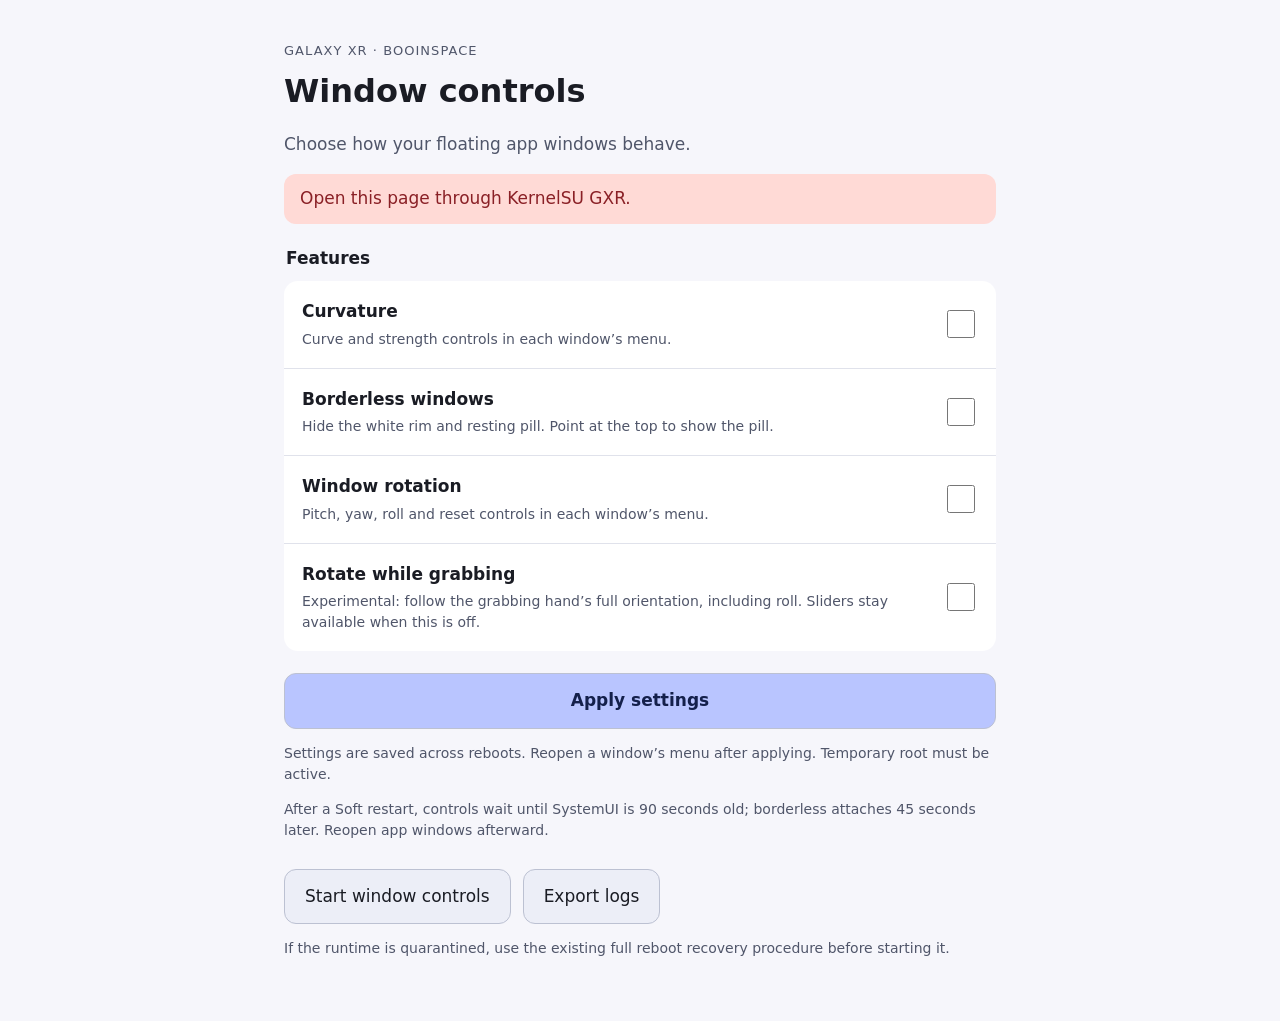
==== modules/window-controls/webroot/index.html @ 3a27dd37 "Add hand rotation and window settings Add opt-in hand-grab pitch, yaw and roll with persistent featu" ====
<!doctype html>
<html lang="en">
<head>
  <meta charset="utf-8">
  <meta name="viewport" content="width=device-width, initial-scale=1">
  <!-- KernelSU GXR delivers root-command callbacks through a javascript: URL. -->
  <meta http-equiv="Content-Security-Policy" content="default-src 'none'; script-src 'self' 'unsafe-inline'; style-src 'self'; base-uri 'none'; form-action 'none'">
  <title>Window controls</title>
  <link rel="stylesheet" href="style.css">
  <script src="settings.js" defer></script>
</head>
<body>
  <main>
    <header><p class="eyebrow">Galaxy XR · booinspace</p><h1>Window controls</h1>
      <p>Choose how your floating app windows behave.</p></header>
    <p id="status" role="status" aria-live="polite">Loading settings…</p>
    <p id="runtime" class="hint" role="status" aria-live="polite"></p>
    <form id="features">
      <fieldset disabled id="switches"><legend>Features</legend>
        <label><span><strong>Curvature</strong><small>Curve and strength controls in each window’s menu.</small></span><input type="checkbox" id="curvature"></label>
        <label><span><strong>Borderless windows</strong><small>Hide the white rim and resting pill. Point at the top to show the pill.</small></span><input type="checkbox" id="borderless"></label>
        <label><span><strong>Window rotation</strong><small>Pitch, yaw, roll and reset controls in each window’s menu.</small></span><input type="checkbox" id="rotation"></label>
        <label><span><strong>Rotate while grabbing</strong><small>Experimental: follow the grabbing hand’s full orientation, including roll. Sliders stay available when this is off.</small></span><input type="checkbox" id="grab"></label>
      </fieldset>
      <button type="submit" id="save" disabled>Apply settings</button>
    </form>
    <p class="hint">Settings are saved across reboots. Reopen a window’s menu after applying. Temporary root must be active.</p>
    <p class="hint">After a Soft restart, controls wait until SystemUI is 90 seconds old; borderless attaches 45 seconds later. Reopen app windows afterward.</p>
    <div class="actions"><button id="start" disabled>Start window controls</button><button id="logs" disabled>Export logs</button></div>
    <p class="hint">If the runtime is quarantined, use the existing full reboot recovery procedure before starting it.</p>
  </main>
</body>
</html>
---- modules/window-controls/webroot/style.css ----
:root { color-scheme: light dark; font: 17px/1.5 system-ui, sans-serif; color: #e8e9f0; background: #101116; }
* { box-sizing: border-box; }
body { margin: 0; }
main { max-width: 760px; margin: auto; padding: 28px 24px 48px; }
header p { color: #b6b9c8; }
h1 { margin: 0; font-size: 32px; }
.eyebrow { font-size: 13px; letter-spacing: .08em; text-transform: uppercase; margin-bottom: 6px; }
#status { min-height: 48px; padding: 12px 16px; border-radius: 12px; background: #222633; }
#status.error { color: #ffb4ab; background: #3f2022; }
fieldset { padding: 0; margin: 22px 0; border: 0; }
legend { font-weight: 600; margin-bottom: 10px; }
label { display: flex; align-items: center; gap: 24px; justify-content: space-between; padding: 18px; background: #1a1c24; border-bottom: 1px solid #343743; }
label:first-of-type { border-radius: 14px 14px 0 0; }
label:last-of-type { border-radius: 0 0 14px 14px; border: 0; }
small { display: block; color: #b6b9c8; font-size: 14px; margin-top: 4px; }
input { flex: 0 0 auto; width: 28px; height: 28px; accent-color: #b9c5ff; }
button { border: 1px solid #596078; border-radius: 12px; padding: 14px 20px; min-height: 52px; font: inherit; color: #e8e9f0; background: #262a37; cursor: pointer; }
#save { background: #b9c5ff; color: #14204b; font-weight: 600; width: 100%; }
button:disabled, fieldset:disabled { opacity: .55; cursor: default; }
:focus-visible { outline: 3px solid #c2ccff; outline-offset: 4px; }
.hint { color: #b6b9c8; font-size: 14px; }
.actions { display: flex; gap: 12px; flex-wrap: wrap; margin-top: 28px; }
@media (prefers-color-scheme: light) {
  :root { background: #f6f6fb; color: #1a1c24; }
  header p, small, .hint { color: #50566a; }
  #status { background: #e5e9f6; }
  label { background: #fff; border-color: #e0e2eb; }
  button { color: #1a1c24; background: #eceef7; border-color: #bcc1d2; }
  #status.error { color: #8a2026; background: #ffdad6; }
}
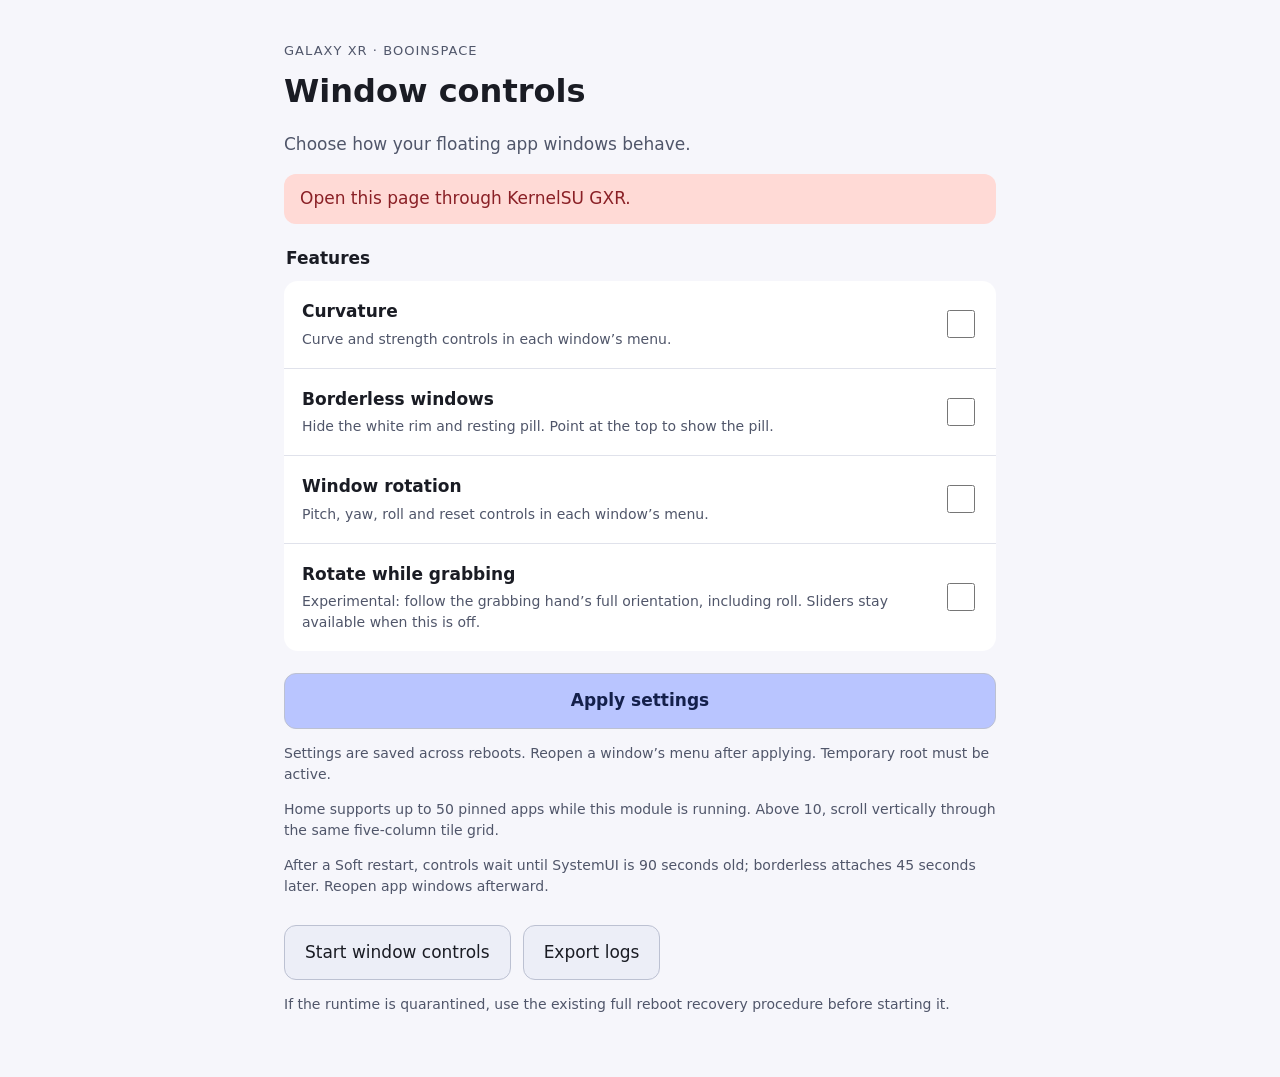
==== commit 61111049: "Allow more Home pins with vertical scrolling Raise the Home pin limit to 50 while preserving the exi" ====
--- a/modules/window-controls/webroot/index.html
+++ b/modules/window-controls/webroot/index.html
@@ -25,6 +25,7 @@
       <button type="submit" id="save" disabled>Apply settings</button>
     </form>
     <p class="hint">Settings are saved across reboots. Reopen a window’s menu after applying. Temporary root must be active.</p>
+    <p class="hint">Home supports up to 50 pinned apps while this module is running. Above 10, scroll vertically through the same five-column tile grid.</p>
     <p class="hint">After a Soft restart, controls wait until SystemUI is 90 seconds old; borderless attaches 45 seconds later. Reopen app windows afterward.</p>
     <div class="actions"><button id="start" disabled>Start window controls</button><button id="logs" disabled>Export logs</button></div>
     <p class="hint">If the runtime is quarantined, use the existing full reboot recovery procedure before starting it.</p>
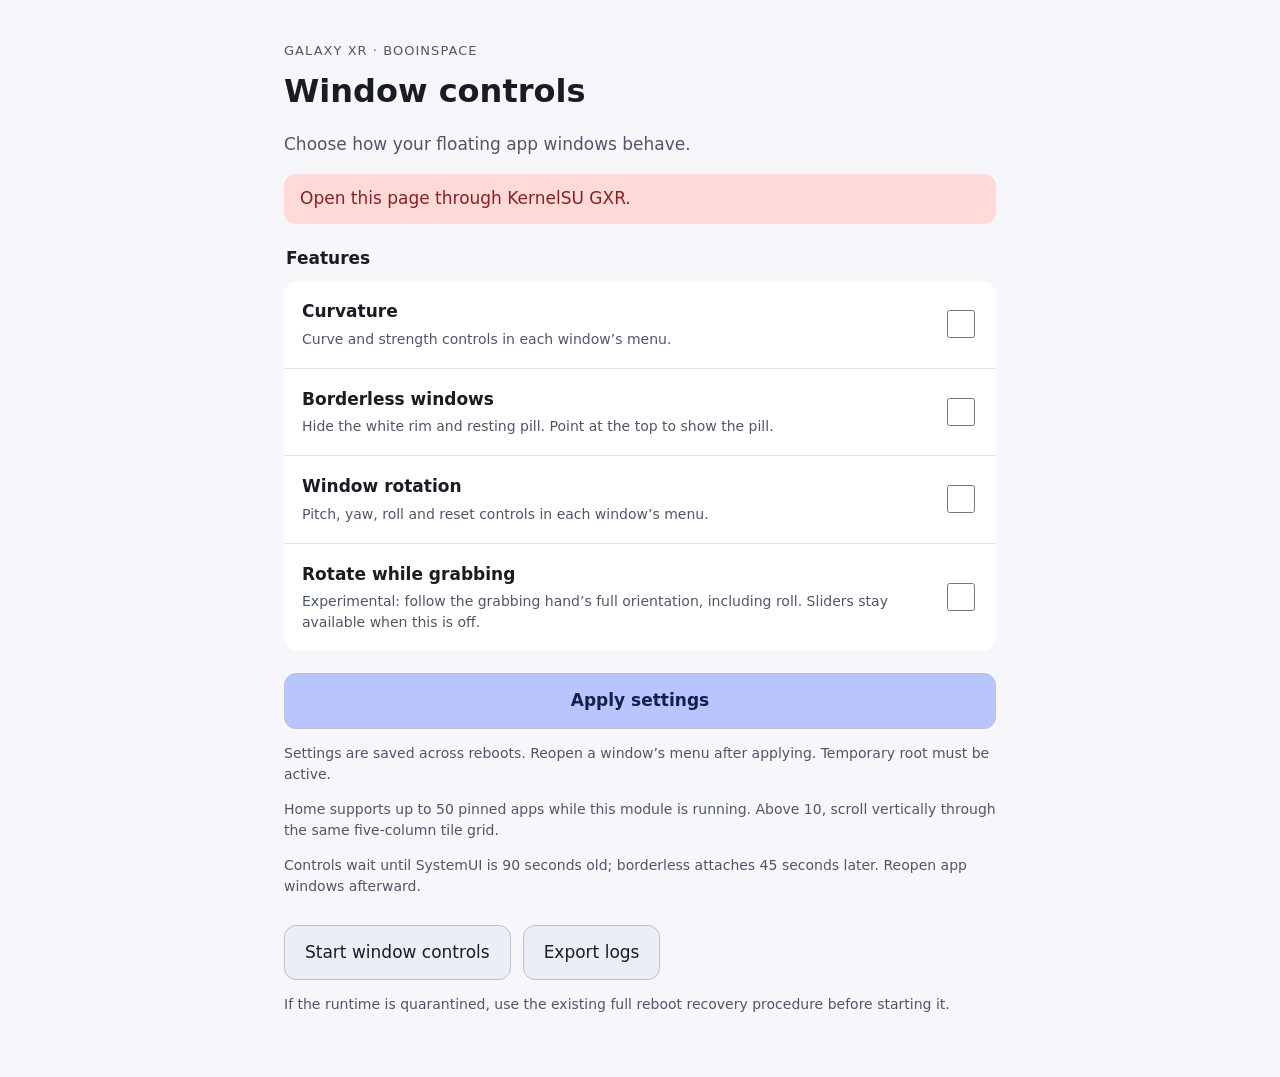
==== commit 1e3bc4a1: "Gate every Window Controls start by process age An ordinary start could attach before SystemUI was 9" ====
--- a/modules/window-controls/webroot/index.html
+++ b/modules/window-controls/webroot/index.html
@@ -26,7 +26,7 @@
     </form>
     <p class="hint">Settings are saved across reboots. Reopen a window’s menu after applying. Temporary root must be active.</p>
     <p class="hint">Home supports up to 50 pinned apps while this module is running. Above 10, scroll vertically through the same five-column tile grid.</p>
-    <p class="hint">After a Soft restart, controls wait until SystemUI is 90 seconds old; borderless attaches 45 seconds later. Reopen app windows afterward.</p>
+    <p class="hint">Controls wait until SystemUI is 90 seconds old; borderless attaches 45 seconds later. Reopen app windows afterward.</p>
     <div class="actions"><button id="start" disabled>Start window controls</button><button id="logs" disabled>Export logs</button></div>
     <p class="hint">If the runtime is quarantined, use the existing full reboot recovery procedure before starting it.</p>
   </main>
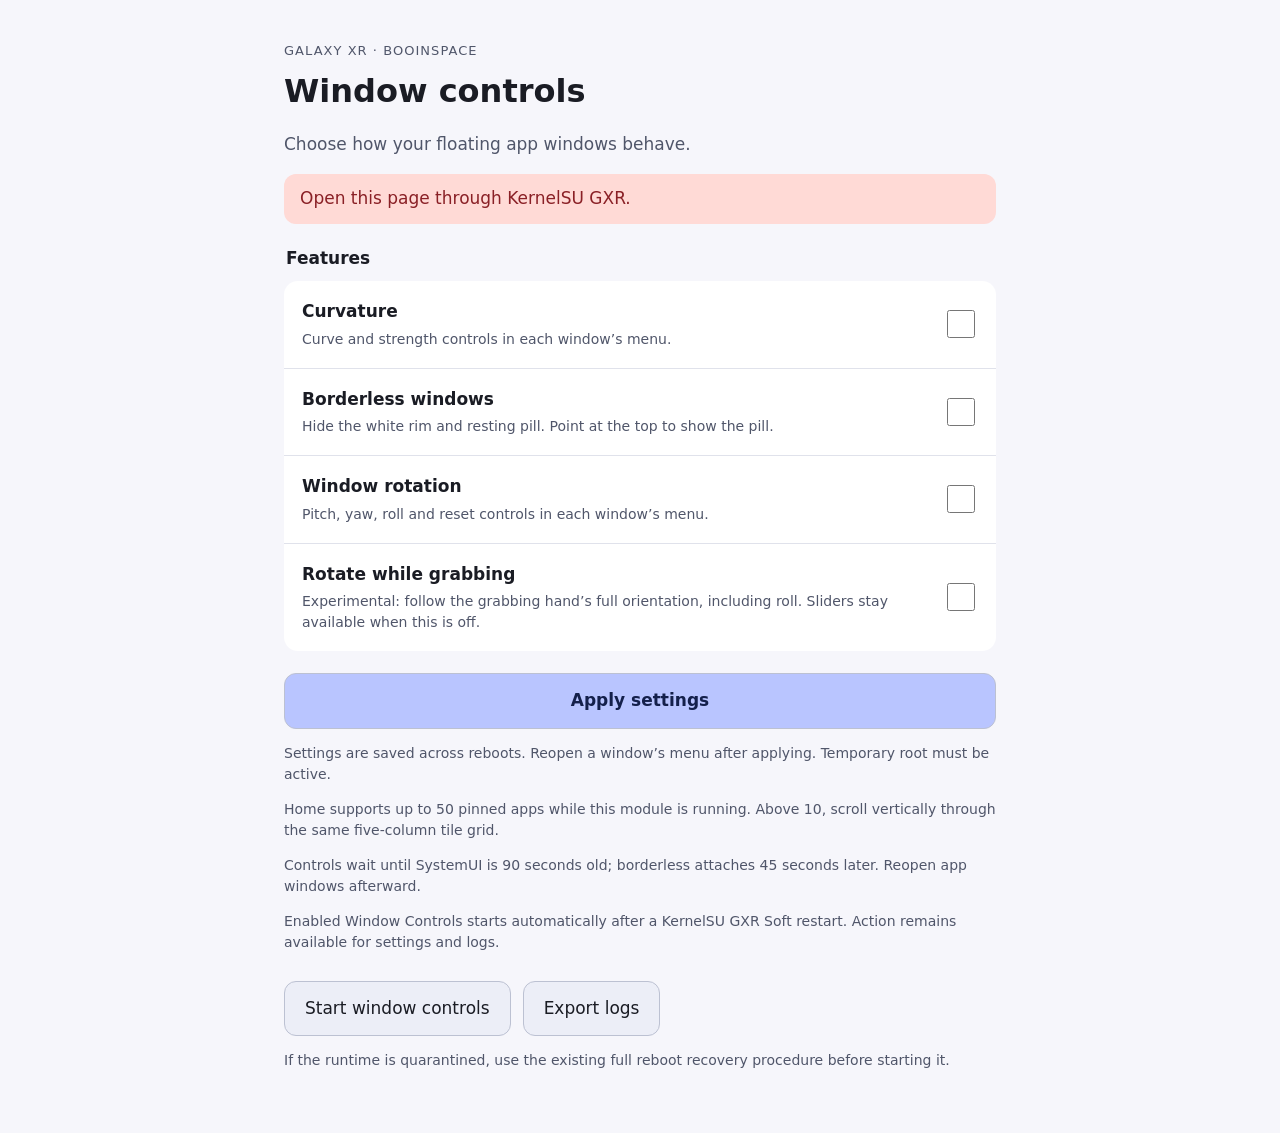
==== commit e07a9643: "Start Window Controls after verified restarts The restart hook verified the new SystemUI process but" ====
--- a/modules/window-controls/webroot/index.html
+++ b/modules/window-controls/webroot/index.html
@@ -27,6 +27,7 @@
     <p class="hint">Settings are saved across reboots. Reopen a window’s menu after applying. Temporary root must be active.</p>
     <p class="hint">Home supports up to 50 pinned apps while this module is running. Above 10, scroll vertically through the same five-column tile grid.</p>
     <p class="hint">Controls wait until SystemUI is 90 seconds old; borderless attaches 45 seconds later. Reopen app windows afterward.</p>
+    <p class="hint">Enabled Window Controls starts automatically after a KernelSU GXR Soft restart. Action remains available for settings and logs.</p>
     <div class="actions"><button id="start" disabled>Start window controls</button><button id="logs" disabled>Export logs</button></div>
     <p class="hint">If the runtime is quarantined, use the existing full reboot recovery procedure before starting it.</p>
   </main>
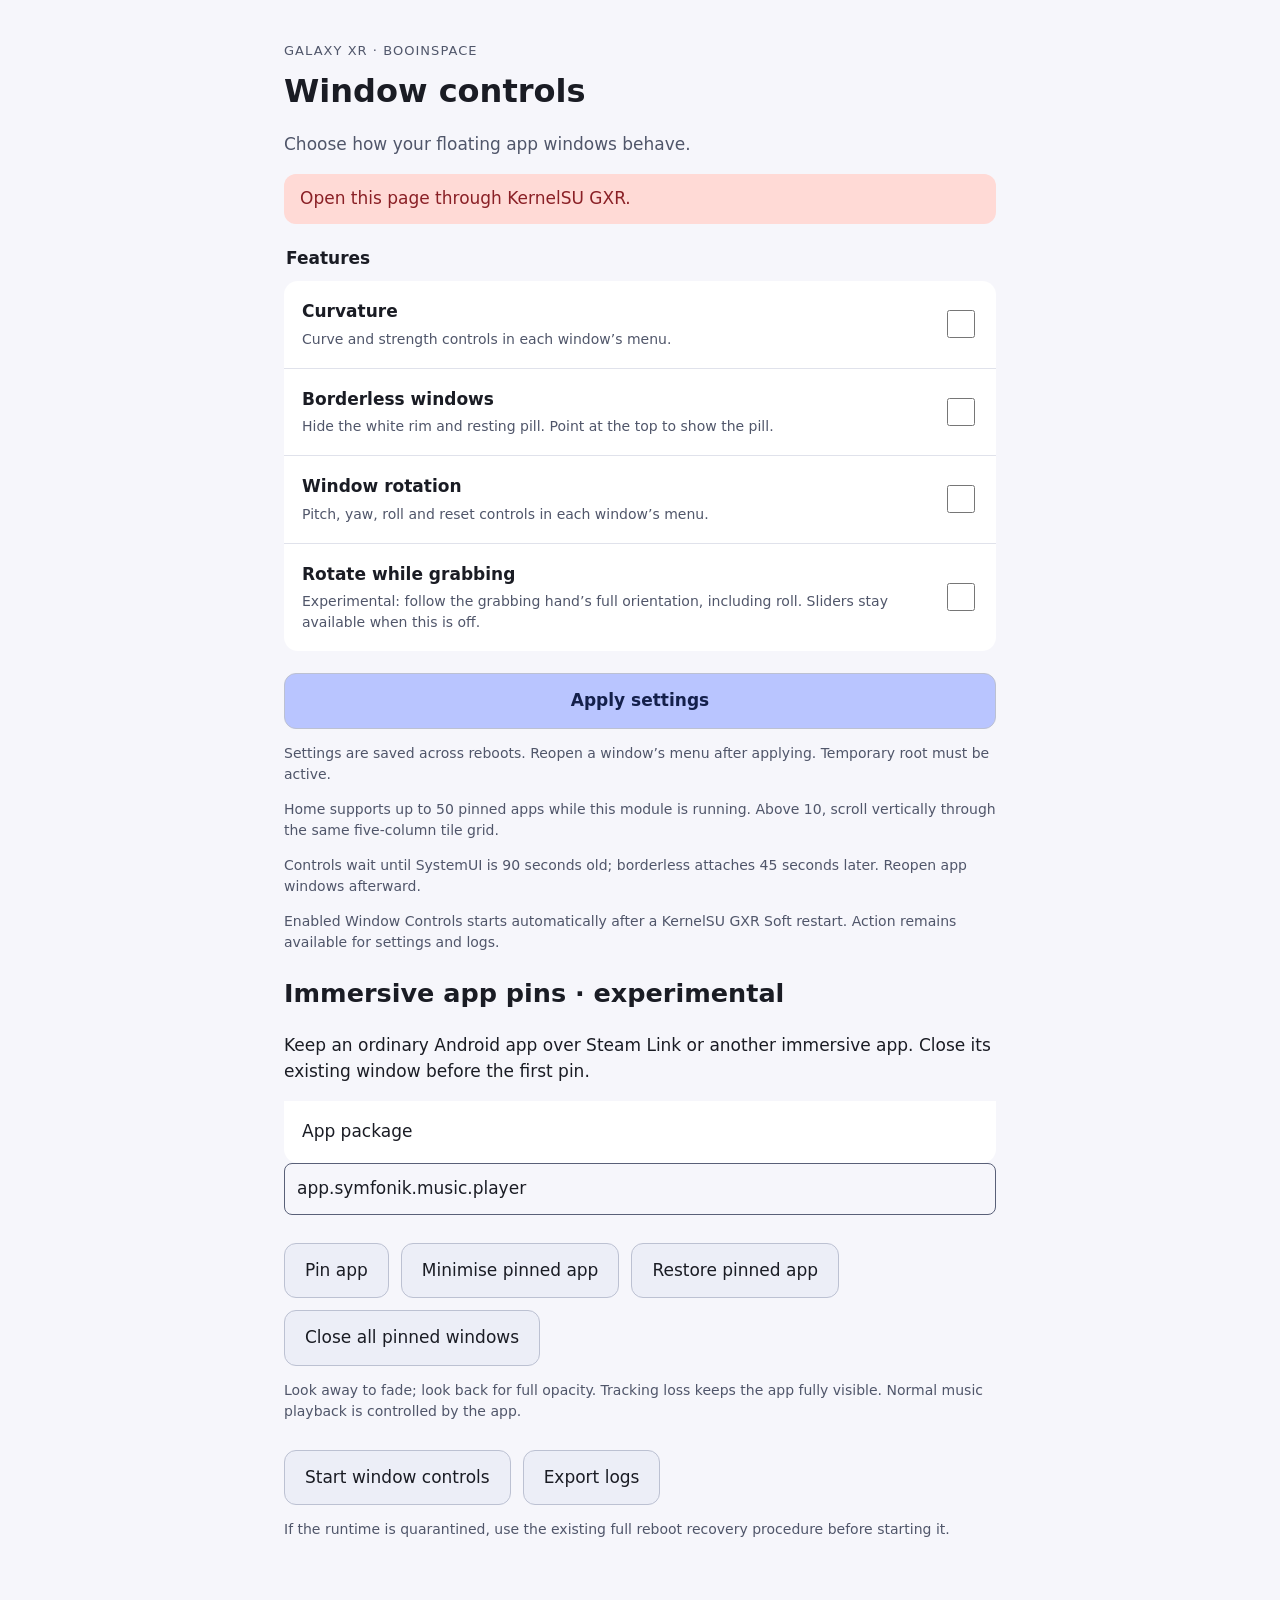
==== commit 9b1099ed: "Add immersive app pins with gaze fading and VR input Keep ordinary Android apps visible over immersi" ====
--- a/modules/window-controls/webroot/index.html
+++ b/modules/window-controls/webroot/index.html
@@ -8,6 +8,7 @@
   <title>Window controls</title>
   <link rel="stylesheet" href="style.css">
   <script src="settings.js" defer></script>
+  <script src="pins.js" defer></script>
 </head>
 <body>
   <main>
@@ -28,6 +29,17 @@
     <p class="hint">Home supports up to 50 pinned apps while this module is running. Above 10, scroll vertically through the same five-column tile grid.</p>
     <p class="hint">Controls wait until SystemUI is 90 seconds old; borderless attaches 45 seconds later. Reopen app windows afterward.</p>
     <p class="hint">Enabled Window Controls starts automatically after a KernelSU GXR Soft restart. Action remains available for settings and logs.</p>
+    <section aria-labelledby="pins-heading">
+      <h2 id="pins-heading">Immersive app pins · experimental</h2>
+      <p>Keep an ordinary Android app over Steam Link or another immersive app. Close its existing window before the first pin.</p>
+      <label for="pin-package">App package</label>
+      <input id="pin-package" type="text" value="app.symfonik.music.player" autocapitalize="none" spellcheck="false" maxlength="200">
+      <div class="actions">
+        <button id="pin-app">Pin app</button><button id="pin-minimize">Minimise pinned app</button>
+        <button id="pin-restore">Restore pinned app</button><button id="pin-close-all">Close all pinned windows</button>
+      </div>
+      <p class="hint">Look away to fade; look back for full opacity. Tracking loss keeps the app fully visible. Normal music playback is controlled by the app.</p>
+    </section>
     <div class="actions"><button id="start" disabled>Start window controls</button><button id="logs" disabled>Export logs</button></div>
     <p class="hint">If the runtime is quarantined, use the existing full reboot recovery procedure before starting it.</p>
   </main>
--- a/modules/window-controls/webroot/style.css
+++ b/modules/window-controls/webroot/style.css
@@ -14,6 +14,7 @@
 label:last-of-type { border-radius: 0 0 14px 14px; border: 0; }
 small { display: block; color: #b6b9c8; font-size: 14px; margin-top: 4px; }
 input { flex: 0 0 auto; width: 28px; height: 28px; accent-color: #b9c5ff; }
+input[type="text"] { box-sizing: border-box; width: 100%; height: auto; min-height: 52px; padding: 12px; border: 1px solid #596078; border-radius: 8px; font: inherit; color: inherit; background: transparent; }
 button { border: 1px solid #596078; border-radius: 12px; padding: 14px 20px; min-height: 52px; font: inherit; color: #e8e9f0; background: #262a37; cursor: pointer; }
 #save { background: #b9c5ff; color: #14204b; font-weight: 600; width: 100%; }
 button:disabled, fieldset:disabled { opacity: .55; cursor: default; }
